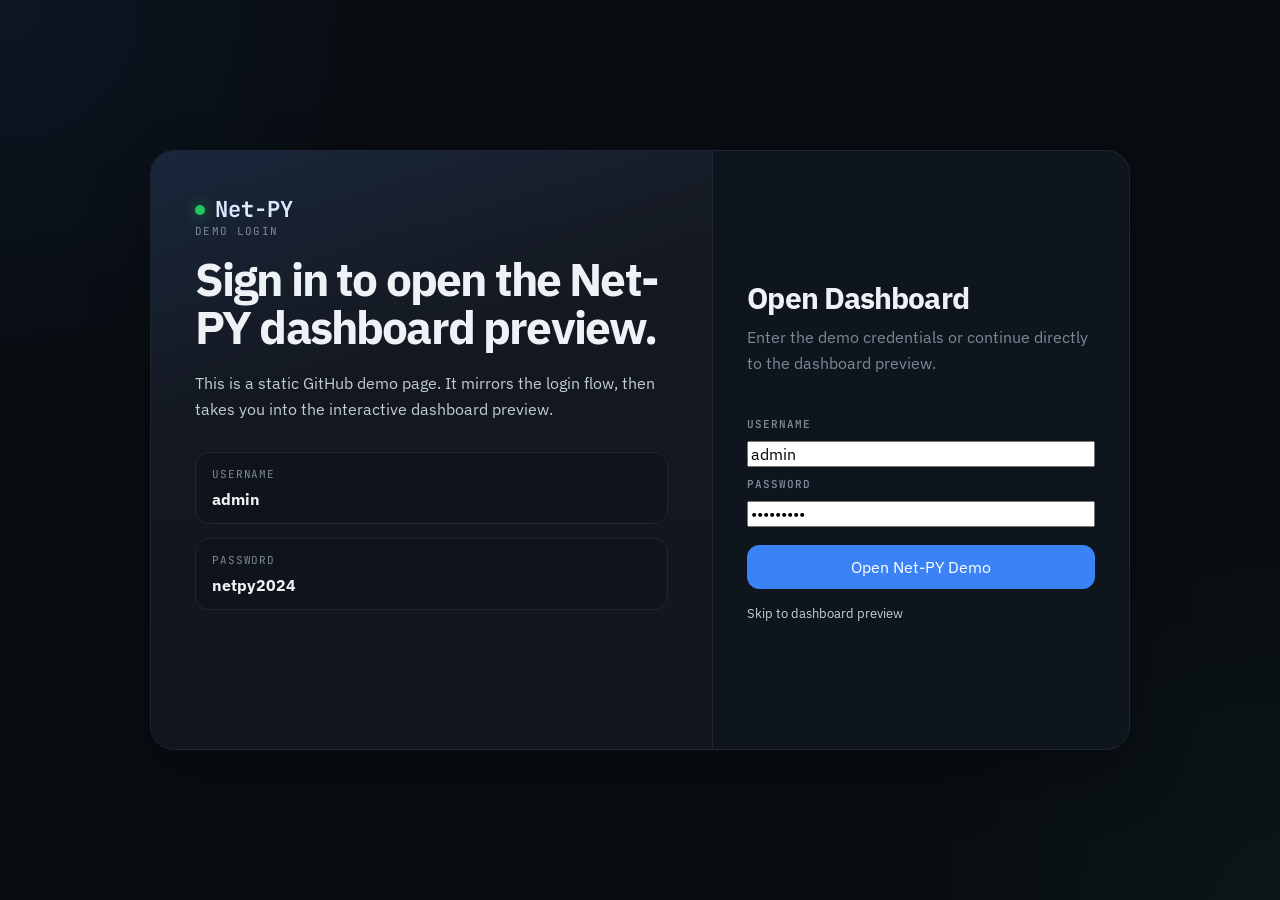
==== login.html @ ada0cd75 "Add files via upload" ====
<!DOCTYPE html>
<html lang="en">
<head>
<meta charset="UTF-8">
<meta name="viewport" content="width=device-width, initial-scale=1.0">
<title>Net-PY Demo Login</title>
<link rel="preconnect" href="https://fonts.googleapis.com">
<link href="https://fonts.googleapis.com/css2?family=JetBrains+Mono:wght@400;500;600;700&family=IBM+Plex+Sans:wght@300;400;500;600;700&display=swap" rel="stylesheet">
<link rel="stylesheet" href="./styles.css">
</head>
<body class="login-page">
  <div class="login-shell">
    <section class="login-hero">
      <div class="login-brand"><span class="brand-dot"></span> Net-PY</div>
      <div class="eyebrow">Demo Login</div>
      <h1>Sign in to open the Net-PY dashboard preview.</h1>
      <p>This is a static GitHub demo page. It mirrors the login flow, then takes you into the interactive dashboard preview.</p>
      <div class="login-meta">
        <div class="login-meta-card">
          <span>Username</span>
          <strong>admin</strong>
        </div>
        <div class="login-meta-card">
          <span>Password</span>
          <strong>netpy2024</strong>
        </div>
      </div>
    </section>

    <section class="login-card">
      <h2>Open Dashboard</h2>
      <p>Enter the demo credentials or continue directly to the dashboard preview.</p>
      <form class="login-form" action="./index.html">
        <label for="user">Username</label>
        <input id="user" type="text" value="admin">
        <label for="pass">Password</label>
        <input id="pass" type="password" value="netpy2024">
        <button class="btn btn-accent login-button" type="submit">Open Net-PY Demo</button>
      </form>
      <a class="login-link" href="./index.html">Skip to dashboard preview</a>
    </section>
  </div>
</body>
</html>
---- styles.css ----
*{box-sizing:border-box;}
:root{
  --bg:#090d12;
  --panel:#11161e;
  --panel-2:#0f141b;
  --panel-3:#151c25;
  --border:#1e2633;
  --border-strong:#2b3748;
  --text:#eef2f7;
  --muted:#7d8898;
  --soft:#c6d0db;
  --accent:#3b82f6;
  --accent-soft:rgba(59,130,246,0.14);
  --green:#22c55e;
  --green-soft:rgba(34,197,94,0.12);
  --warn:#f59e0b;
  --danger:#ef4444;
  --shadow:0 24px 60px rgba(0,0,0,0.28);
}
html{scroll-behavior:smooth;}
body{
  margin:0;
  color:var(--text);
  background:
    radial-gradient(circle at top left, rgba(59,130,246,0.08), transparent 24%),
    radial-gradient(circle at bottom right, rgba(34,197,94,0.05), transparent 24%),
    var(--bg);
  font-family:'IBM Plex Sans',system-ui,sans-serif;
}
a{color:inherit;text-decoration:none;}
button,input,select{font:inherit;}
.site-shell{min-height:100vh;}
.site-shell.demo-only{
  display:flex;
  justify-content:center;
}
.demo-main{
  width:100%;
  max-width:1280px;
  padding:24px;
}
.eyebrow{
  color:var(--muted);
  text-transform:uppercase;
  letter-spacing:.12em;
  font-size:11px;
  font-family:'JetBrains Mono',monospace;
}
.section-intro{
  max-width:760px;
  margin-bottom:24px;
}
.section-intro h2{
  margin:12px 0 0;
  font-size:38px;
  line-height:1.08;
  letter-spacing:-.04em;
}
.section-intro p{
  margin:14px 0 0;
  color:var(--soft);
  line-height:1.7;
}
.demo-intro{
  max-width:none;
  margin-bottom:18px;
}
.brand{
  display:flex;
  align-items:center;
  gap:10px;
  font-family:'JetBrains Mono',monospace;
  font-weight:700;
  color:#d9e7ff;
}
.brand-dot{
  width:10px;
  height:10px;
  border-radius:50%;
  background:var(--green);
  box-shadow:0 0 14px rgba(34,197,94,0.55);
}
.app-shell{
  overflow:hidden;
  border:1px solid var(--border);
  border-radius:28px;
  background:rgba(12,18,25,.9);
  box-shadow:var(--shadow);
}
.app-topbar{
  display:flex;
  align-items:center;
  justify-content:space-between;
  gap:16px;
  padding:14px 18px;
  border-bottom:1px solid var(--border);
  background:rgba(15,21,29,.95);
}
.app-left,.app-right{
  display:flex;
  align-items:center;
  gap:12px;
  flex-wrap:wrap;
}
.top-meta{
  display:flex;
  flex-direction:column;
  gap:4px;
}
.meta-label{
  color:var(--muted);
  text-transform:uppercase;
  font-family:'JetBrains Mono',monospace;
  font-size:10px;
  letter-spacing:.08em;
}
.demo-select,.search-input{
  min-width:240px;
  height:38px;
  padding:0 12px;
  border-radius:10px;
  border:1px solid var(--border-strong);
  background:var(--panel);
  color:var(--text);
  outline:none;
}
.top-timestamp,.user-pill{
  color:var(--muted);
  font-family:'JetBrains Mono',monospace;
  font-size:12px;
}
.user-pill{
  min-height:30px;
  padding:0 12px;
  display:inline-flex;
  align-items:center;
  border-radius:999px;
  border:1px solid var(--border);
  background:rgba(255,255,255,.02);
}
.status-chip{
  display:inline-flex;
  align-items:center;
  gap:8px;
  min-height:30px;
  padding:0 12px;
  border:1px solid rgba(34,197,94,.18);
  border-radius:999px;
  color:var(--green);
  background:var(--green-soft);
  font-size:11px;
  font-family:'JetBrains Mono',monospace;
}
.status-dot{
  width:7px;
  height:7px;
  border-radius:50%;
  background:currentColor;
}
.app-layout{
  display:grid;
  grid-template-columns:220px 1fr;
  min-height:900px;
}
.app-sidebar{
  padding:20px 14px;
  border-right:1px solid var(--border);
  background:rgba(11,16,23,.86);
}
.sidebar-group + .sidebar-group{margin-top:24px;}
.sidebar-label{
  margin-bottom:10px;
  color:var(--muted);
  text-transform:uppercase;
  letter-spacing:.1em;
  font-family:'JetBrains Mono',monospace;
  font-size:11px;
}
.nav-item{
  width:100%;
  text-align:left;
  min-height:42px;
  padding:0 14px;
  margin-bottom:6px;
  border-radius:10px;
  border:1px solid transparent;
  background:transparent;
  color:#d0d9e3;
  cursor:pointer;
}
.nav-item.active{
  background:#162030;
  border-color:#34506e;
  color:#fff;
}
.app-content{padding:22px;}
.demo-view{display:none;}
.demo-view.active{display:block;}
.section-header{
  display:flex;
  align-items:flex-start;
  justify-content:space-between;
  gap:16px;
  margin-bottom:18px;
}
.section-title{
  margin:0;
  font-size:34px;
  letter-spacing:-.04em;
}
.section-subtitle{
  margin-top:8px;
  color:var(--muted);
  font-size:14px;
}
.section-tools{
  display:flex;
  gap:10px;
  flex-wrap:wrap;
}
.btn{
  min-height:44px;
  padding:0 18px;
  border-radius:12px;
  border:1px solid var(--border-strong);
  display:inline-flex;
  align-items:center;
  justify-content:center;
  transition:.16s ease;
}
.btn-accent{
  background:var(--accent);
  color:#fff;
  border-color:var(--accent);
}
.btn-accent:hover{background:#2563eb;border-color:#2563eb;}
.btn-ghost{
  background:transparent;
  color:var(--text);
}
.btn-ghost:hover{
  background:rgba(255,255,255,.03);
  border-color:#3c4d62;
}
.summary-line{
  display:flex;
  gap:14px;
  flex-wrap:wrap;
  margin-top:12px;
  color:var(--soft);
}
.summary-line strong{color:var(--text);}
.stats-grid{
  display:grid;
  grid-template-columns:repeat(4,minmax(0,1fr));
  gap:14px;
  margin-bottom:18px;
}
.stat-card,.panel,.table-panel{
  border:1px solid var(--border);
  border-radius:16px;
  background:var(--panel);
  box-shadow:var(--shadow);
}
.stat-card{padding:16px 18px;}
.stat-label{
  color:var(--muted);
  text-transform:uppercase;
  letter-spacing:.08em;
  font-family:'JetBrains Mono',monospace;
  font-size:10px;
}
.stat-value{
  margin-top:8px;
  font-family:'JetBrains Mono',monospace;
  font-size:32px;
  font-weight:700;
}
.overview-grid{
  display:grid;
  grid-template-columns:1fr 1fr;
  gap:16px;
}
.stack{display:flex;flex-direction:column;gap:16px;}
.panel,.table-panel{padding:14px;}
.panel-head{
  display:flex;
  align-items:center;
  justify-content:space-between;
  gap:12px;
  margin-bottom:12px;
}
.panel-title{
  font-size:15px;
  font-weight:700;
}
.panel-note{
  color:var(--muted);
  font-family:'JetBrains Mono',monospace;
  font-size:11px;
}
.table-wrap{
  overflow:auto;
  border:1px solid var(--border);
  border-radius:12px;
  background:var(--panel-2);
}
.table-wrap.scroll{max-height:360px;}
table{
  width:100%;
  border-collapse:collapse;
}
th,td{
  padding:12px;
  text-align:left;
  border-bottom:1px solid var(--border);
  vertical-align:top;
}
th{
  position:sticky;
  top:0;
  z-index:1;
  background:rgba(255,255,255,.02);
  color:var(--muted);
  text-transform:uppercase;
  letter-spacing:.08em;
  font-family:'JetBrains Mono',monospace;
  font-size:10px;
}
td{
  color:#dfe8f1;
  font-family:'JetBrains Mono',monospace;
  font-size:12px;
}
td.wrap{
  font-family:'IBM Plex Sans',system-ui,sans-serif;
  line-height:1.5;
}
.filters{
  display:flex;
  align-items:center;
  justify-content:space-between;
  gap:12px;
  flex-wrap:wrap;
  margin-bottom:14px;
}
.pill-row{
  display:flex;
  gap:8px;
  flex-wrap:wrap;
}
.pill{
  min-height:36px;
  padding:0 14px;
  border-radius:10px;
  border:1px solid var(--border-strong);
  background:var(--panel-2);
  color:var(--soft);
  cursor:pointer;
}
.pill.active{
  background:#162131;
  border-color:#416089;
  color:#fff;
}
.status-trusted{color:var(--green);}
.status-known{color:#dfe8f1;}
.status-new{color:var(--warn);}
.status-alert{color:var(--danger);}
.dot{
  display:inline-block;
  width:9px;
  height:9px;
  border-radius:50%;
  margin-right:8px;
}
.dot-trusted{background:var(--green);}
.dot-known{background:#7c8b9a;}
.dot-new{background:var(--warn);}
.dot-alert{background:var(--danger);}
.scan-grid{
  display:grid;
  grid-template-columns:repeat(auto-fit,minmax(260px,1fr));
  gap:14px;
  margin-bottom:14px;
}
.scan-card{
  padding:16px;
  border-radius:14px;
  border:1px solid var(--border-strong);
  background:var(--panel-2);
  cursor:pointer;
}
.scan-card.selected{
  border-color:var(--accent);
  box-shadow:0 0 0 3px var(--accent-soft);
}
.scan-label{
  font-family:'JetBrains Mono',monospace;
  font-weight:700;
}
.scan-desc{
  margin-top:8px;
  color:var(--soft);
  font-size:13px;
  line-height:1.55;
}
.scan-cmd{
  margin-top:10px;
  padding:8px 10px;
  border-radius:10px;
  background:#0b1017;
  color:var(--muted);
  font-family:'JetBrains Mono',monospace;
  font-size:11px;
}
.scan-controls{
  display:flex;
  gap:12px;
  flex-wrap:wrap;
  margin-bottom:16px;
}
.scan-results{
  display:flex;
  flex-direction:column;
  gap:12px;
}
.scan-result{
  border:1px solid var(--border);
  border-radius:14px;
  background:var(--panel-2);
  overflow:hidden;
}
.scan-head{
  display:flex;
  align-items:center;
  justify-content:space-between;
  gap:12px;
  padding:14px 16px;
}
.scan-meta{
  display:flex;
  align-items:center;
  gap:10px;
  flex-wrap:wrap;
  font-family:'JetBrains Mono',monospace;
  font-size:12px;
}
.scan-status{
  min-height:24px;
  padding:0 8px;
  border-radius:999px;
  border:1px solid var(--border);
  display:inline-flex;
  align-items:center;
  text-transform:uppercase;
  font-size:10px;
}
.scan-status.done{
  color:var(--green);
  background:rgba(34,197,94,.12);
  border-color:rgba(34,197,94,.2);
}
.scan-output{padding:0 16px 16px;}
.scan-output pre{
  margin:0;
  padding:14px;
  border-radius:12px;
  border:1px solid var(--border);
  background:#0b1017;
  color:#dfe8f1;
  font-family:'JetBrains Mono',monospace;
  font-size:12px;
  white-space:pre-wrap;
}
.settings-grid{
  display:grid;
  grid-template-columns:repeat(2,minmax(0,1fr));
  gap:16px;
}
.setting-card{
  padding:18px;
  border:1px solid var(--border);
  border-radius:16px;
  background:var(--panel);
}
.setting-label{
  color:var(--muted);
  text-transform:uppercase;
  letter-spacing:.08em;
  font-family:'JetBrains Mono',monospace;
  font-size:11px;
}
.setting-value{
  margin-top:10px;
  font-size:15px;
}
.login-page{
  display:grid;
  place-items:center;
  min-height:100vh;
}
.login-shell{
  width:min(980px,calc(100vw - 32px));
  min-height:600px;
  display:grid;
  grid-template-columns:1.15fr .85fr;
  border:1px solid var(--border);
  border-radius:24px;
  overflow:hidden;
  background:rgba(17,22,30,0.88);
  box-shadow:var(--shadow);
}
.login-hero{
  padding:44px;
  background:
    linear-gradient(160deg, rgba(59,130,246,0.12), transparent 36%),
    linear-gradient(180deg, rgba(255,255,255,0.015), transparent),
    var(--panel);
  border-right:1px solid var(--border);
}
.login-brand{
  display:flex;
  align-items:center;
  gap:10px;
  font-family:'JetBrains Mono',monospace;
  font-weight:700;
  font-size:22px;
  color:#dbe8ff;
}
.login-hero h1{
  margin:18px 0 0;
  font-size:46px;
  line-height:1.04;
  letter-spacing:-0.04em;
}
.login-hero p{
  margin:18px 0 0;
  color:#c2ccd7;
  line-height:1.65;
}
.login-meta{
  display:grid;
  gap:14px;
  margin-top:30px;
}
.login-meta-card{
  padding:14px 16px;
  border-radius:14px;
  background:var(--panel-2);
  border:1px solid var(--border);
}
.login-meta-card span{
  display:block;
  color:var(--muted);
  font-size:11px;
  text-transform:uppercase;
  letter-spacing:0.08em;
  font-family:'JetBrains Mono',monospace;
}
.login-meta-card strong{
  display:block;
  margin-top:8px;
  font-size:16px;
}
.login-card{
  display:flex;
  flex-direction:column;
  justify-content:center;
  padding:34px;
}
.login-card h2{
  margin:0;
  font-size:30px;
  letter-spacing:-0.03em;
}
.login-card p{
  margin-top:8px;
  color:var(--muted);
  line-height:1.6;
}
.login-form{
  display:flex;
  flex-direction:column;
  gap:10px;
  margin-top:24px;
}
.login-form label{
  color:var(--muted);
  font-size:11px;
  font-weight:600;
  text-transform:uppercase;
  letter-spacing:0.08em;
  font-family:'JetBrains Mono',monospace;
}
.login-button{
  margin-top:8px;
  width:100%;
}
.login-link{
  margin-top:16px;
  color:var(--soft);
  font-size:13px;
}
.login-link:hover{color:#fff;}
@media (max-width:1080px){
  .overview-grid,.settings-grid{grid-template-columns:1fr 1fr;}
  .app-layout{grid-template-columns:1fr;}
  .app-sidebar{border-right:none;border-bottom:1px solid var(--border);}
}
@media (max-width:860px){
  .login-shell{grid-template-columns:1fr;}
  .login-hero{display:none;}
}
@media (max-width:780px){
  .overview-grid,.stats-grid,.settings-grid{grid-template-columns:1fr;}
  .section-header,.filters,.app-topbar{flex-direction:column;align-items:flex-start;}
  .app-content{padding:16px;}
  .demo-select,.search-input{min-width:0;width:100%;}
  .demo-main{padding:16px;}
}
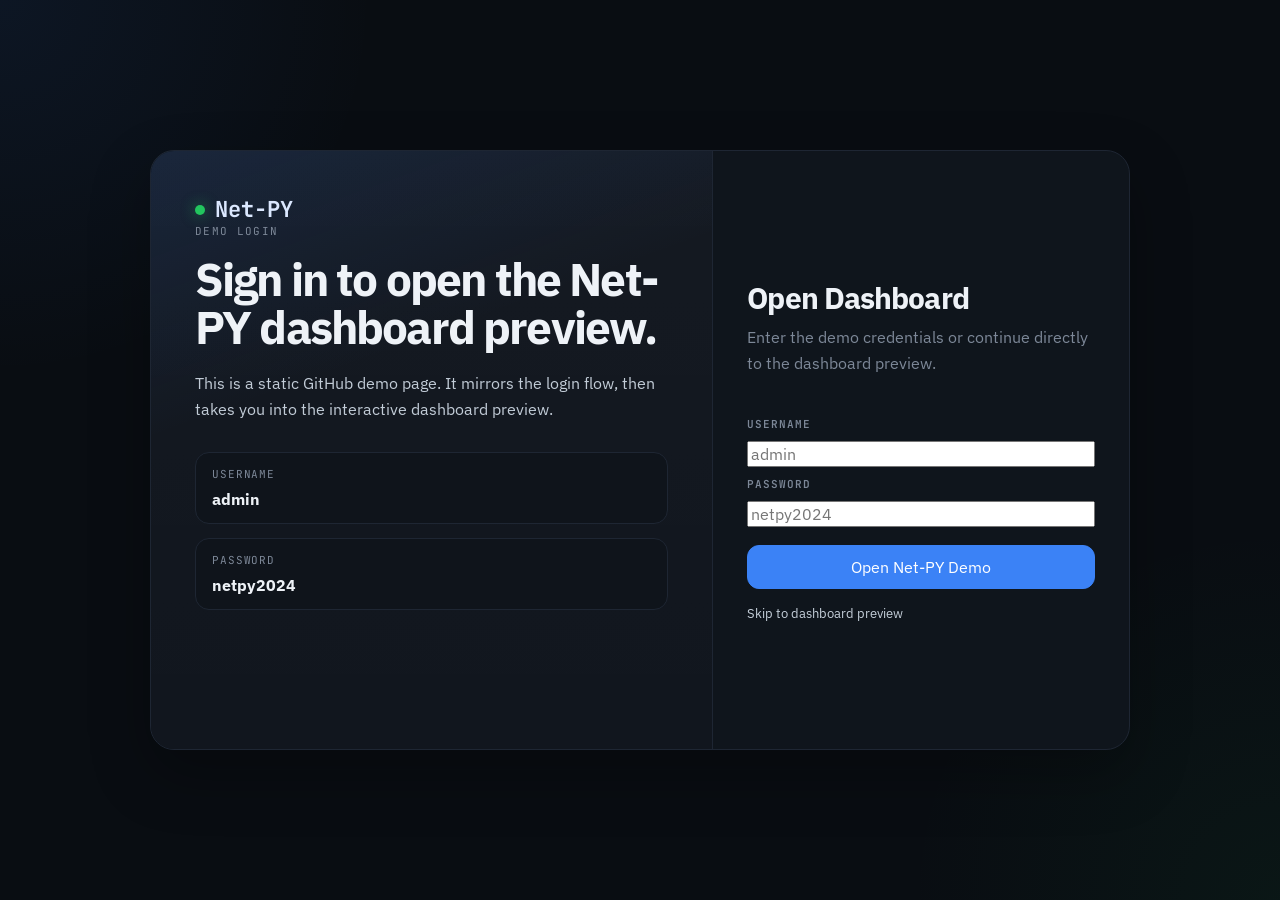
==== commit ea2ebcae: "Add login form validation with credential checking before navigation" ====
--- a/login.html
+++ b/login.html
@@ -7,6 +7,17 @@
 <link rel="preconnect" href="https://fonts.googleapis.com">
 <link href="https://fonts.googleapis.com/css2?family=JetBrains+Mono:wght@400;500;600;700&family=IBM+Plex+Sans:wght@300;400;500;600;700&display=swap" rel="stylesheet">
 <link rel="stylesheet" href="./styles.css">
+<style>
+  .login-error {
+    color: #ef4444;
+    font-size: 0.875rem;
+    margin-top: 0.5rem;
+    display: none;
+  }
+  .login-error.show {
+    display: block;
+  }
+</style>
 </head>
 <body class="login-page">
   <div class="login-shell">
@@ -30,15 +41,44 @@
     <section class="login-card">
       <h2>Open Dashboard</h2>
       <p>Enter the demo credentials or continue directly to the dashboard preview.</p>
-      <form class="login-form" action="./index.html">
+      <form class="login-form" id="loginForm">
         <label for="user">Username</label>
-        <input id="user" type="text" value="admin">
+        <input id="user" type="text" placeholder="admin">
         <label for="pass">Password</label>
-        <input id="pass" type="password" value="netpy2024">
+        <input id="pass" type="password" placeholder="netpy2024">
+        <div class="login-error" id="errorMessage">Invalid username or password. Please try again.</div>
         <button class="btn btn-accent login-button" type="submit">Open Net-PY Demo</button>
       </form>
       <a class="login-link" href="./index.html">Skip to dashboard preview</a>
     </section>
   </div>
+
+  <script>
+    const loginForm = document.getElementById('loginForm');
+    const userInput = document.getElementById('user');
+    const passInput = document.getElementById('pass');
+    const errorMessage = document.getElementById('errorMessage');
+
+    const VALID_USERNAME = 'admin';
+    const VALID_PASSWORD = 'netpy2024';
+
+    loginForm.addEventListener('submit', function(e) {
+      e.preventDefault();
+      
+      const username = userInput.value.trim();
+      const password = passInput.value.trim();
+
+      if (username === VALID_USERNAME && password === VALID_PASSWORD) {
+        // Credentials are valid - navigate to dashboard
+        errorMessage.classList.remove('show');
+        window.location.href = './index.html';
+      } else {
+        // Credentials are invalid - show error
+        errorMessage.classList.add('show');
+        passInput.value = '';
+        passInput.focus();
+      }
+    });
+  </script>
 </body>
 </html>
